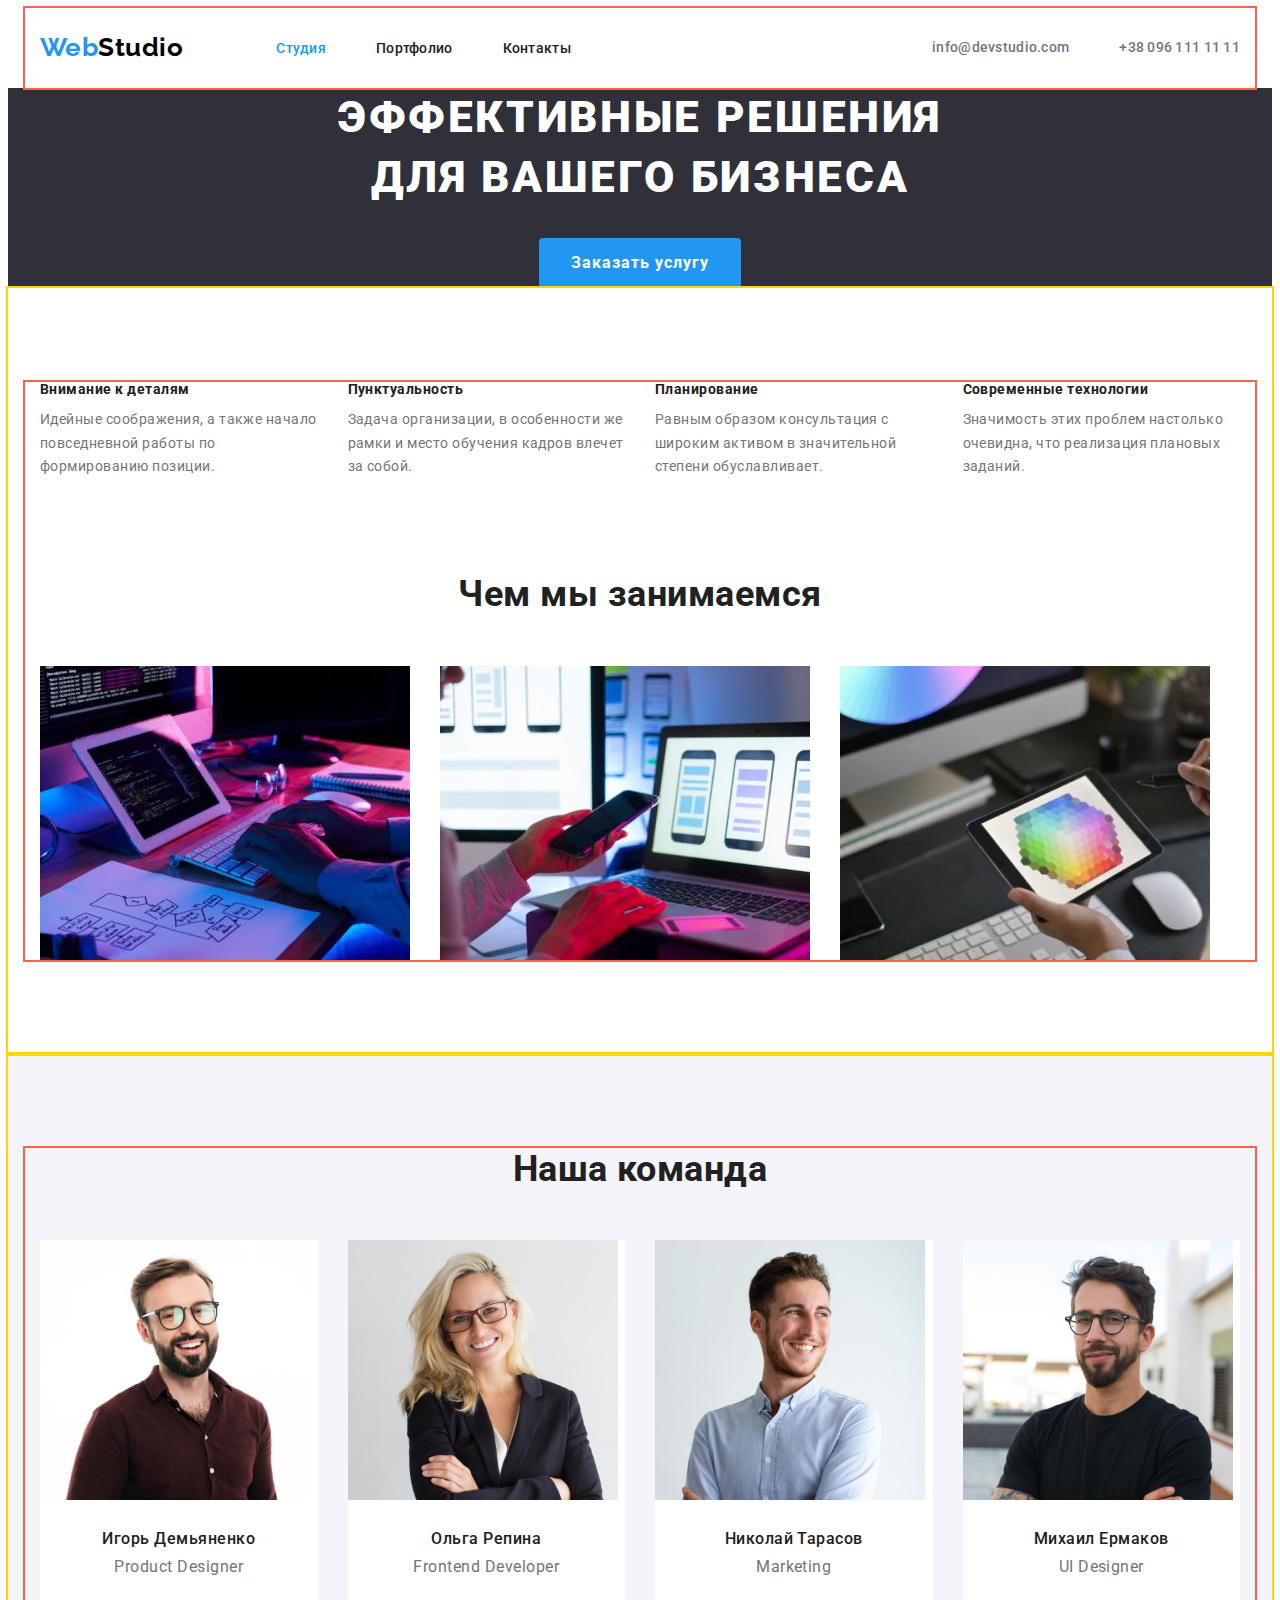
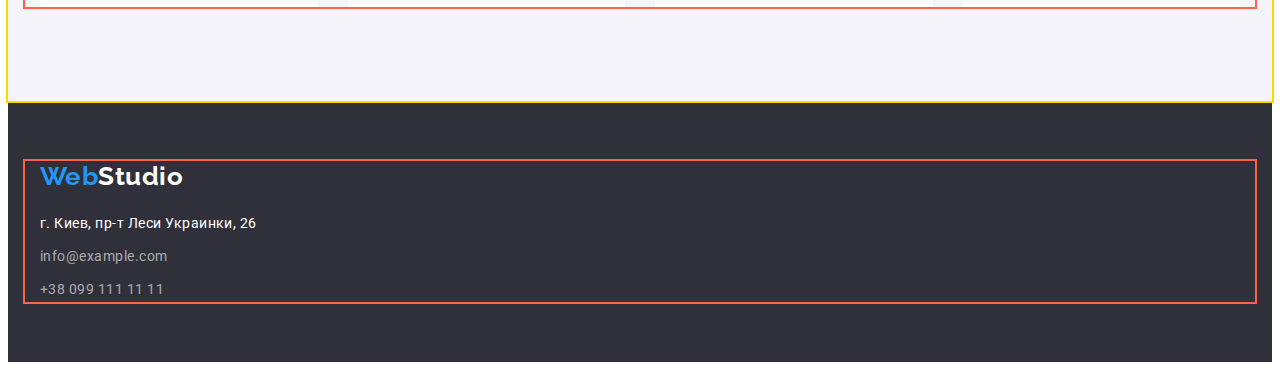
==== index.html @ df430bd6 "add flex to index" ====
<!DOCTYPE html>
<html lang="ru">

<head>
    <meta charset="UTF-8">
    <meta http-equiv="X-UA-Compatible" content="IE=edge">
    <meta name="viewport" content="width=device-width, initial-scale=1.0">
    <title>WebStudio</title>
    <link rel="preconnect" href="https://fonts.gstatic.com">
    <link href="https://fonts.googleapis.com/css2?family=Raleway:wght@700&family=Roboto:wght@400;500;700;900&display=swap"
          rel="stylesheet">
    <link rel="stylesheet" href="https://cdnjs.cloudflare.com/ajax/libs/modern-normalize/1.0.0/modern-normalize.min.css"
          integrity="sha512-ISS7cAi1PEhQ8jnbJpJZMd29NlhNj4AWYyLOSp2CE/CsHxTCu+r+t0D2yoJudVrd0/8fTVPUVDzY5Tvli75u/g=="
          crossorigin="anonymous" referrerpolicy="no-referrer" />
    <link rel="stylesheet" href="./css/style.css">
</head>

<body>
    <!--Шапка сайта-->
    <header>
      <div class="conteiner nav">
        <a class="logo" href="/">Web<span class="logo-header">Studio</span></a>
        <!--Навигация по сайту-->
        <nav class="navigation">
          <ul class="navigation-list pointkiller">
            <li class="item"><a href="" class="navigation-link active-page">Студия</a></li>
            <li class="item"><a href="./portfolio.html" class="navigation-link">Портфолио</a></li>
            <li class="item"><a href="" class="navigation-link">Контакты</a></li>
          </ul>
        </nav>
        <ul class="contacts pointkiller">
          <li class="item"><a href="mailto:info@devstudio.com" class="contacts-link">info@devstudio.com</a></li>
          <li class="item"><a href="tel:+380961111111" class="contacts-link">+38 096 111 11 11</a></li>
        </ul>
      </div>
    </header>
    <!--Контент-->
    <main>
        <!--Секция Герой-->
        <section class="hero">
          <h1 class="hero-title">Эффективные решения <br> для вашего бизнеса</h1>
          <button class="hero-button" type="button">Заказать услугу</button>
        </section>
        <!--Секция Преимущества-->
        <section class="section">
            <!-- <h2>Наши преимущества</h2> -->
            <!--заголовок h2 скрыть-->
          <div class="conteiner">
            <ul class="feature pointkiller">
              <li class="item">
                <h3 class="feature-title">Внимание к деталям</h3>
                <p class="feature-description">Идейные соображения, а также начало повседневной работы по формированию позиции.</p>
              </li>
              <li class="item">
                <h3 class="feature-title">Пунктуальность</h3>
                <p class="feature-description">Задача организации, в особенности же рамки и место обучения кадров влечет за собой.</p>
              </li>
              <li class="item">
                <h3 class="feature-title">Планирование</h3>
                <p class="feature-description">Равным образом консультация с широким активом в значительной степени обуславливает.</p>
              </li>
              <li class="item">
                <h3 class="feature-title">Современные технологии</h3>
                <p class="feature-description">Значимость этих проблем настолько очевидна, что реализация плановых заданий.</p>
              </li>
            </ul>
        <!--Секция Чем мы занимаемся-->
            <h2 class="section-title">Чем мы занимаемся</h2>
            <ul class="work pointkiller">
              <li class="item">
                <a href="" class="work-link">
                <img class="work-img" src="./images/box1.jpg" alt="Изображение ноутбука с макетами"
                width="370" height="294"></a>
              </li>
              <li class="item">
                <a href="" class="work-link">
                <img class="work-img"  src="./images/box2.jpg" alt="Изображение ноутбука с макетами"
                width="370" height="294"></a>
              </li>
              <li class="item">
                <a href="" class="work-link">
                <img  class="work-img" src="./images/box3.jpg" alt="Изображение планшета с цветовой диаграммой"
                width="370" height="294"></a>
              </li>
            </ul>
          </div>
        </section>
        <!--Секция Наша команда-->
        <section class="section secondary">
          <div class="conteiner">
            <h2 class="section-title">Наша команда</h2>
            <ul class="team pointkiller">
                <li class="card">
                    <a href="" class="team-link">
                        <img class="team-img" src="./images/tm1.jpg" alt="Фото Игоря Демьяненко" width="270" height="260">
                        <h3 class="team-title">Игорь Демьяненко</h3>
                        <p class="team-description">Product Designer</p>
                    </a>
                </li>
                <li class="card">
                    <a href="" class="team-link">
                        <img class="team-img" src="./images/tm2.jpg" alt="Фото Ольги Репиной" width="270" height="260">
                        <h3 class="team-title">Ольга Репина</h3>
                        <p class="team-description">Frontend Developer</p>
                    </a>
                </li>
                <li class="card">
                    <a href="" class="team-link">
                        <img class="team-img" src="./images/tm3.jpg" alt="Фото Николая Тарасова" width="270" height="260">
                        <h3 class="team-title">Николай Тарасов</h3>
                        <p class="team-description">Marketing</p>
                    </a>
                </li>
                <li class="card">
                    <a href="" class="team-link">
                        <img class="team-img" src="./images/tm4.jpg" alt="Фото Михаила Ермакова" width="270" height="260">
                        <h3 class="team-title">Михаил Ермаков</h3>
                        <p class="team-description">UI Designer</p>
                    </a>
                </li>
            </ul>
          </div>
        </section>
    </main>
    <!--Подвал-->
    <footer class="footer">
      <div class="conteiner">
        <a class="logo bottom pointkiller" href="/">Web<span class="logo-footer">Studio</span></a>
        <address class="address">
            <p class="address-text">г. Киев, пр-т Леси Украинки, 26</p>
            <ul class="address-list pointkiller">
                <li><a href="mailto:info@example.com" class="address-link">info@example.com</a></li>
                <li><a href="tel:+380991111111" class="address-link">+38 099 111 11 11</a></li>
            </ul>
        </address>
      </div>
    </footer>
</body>
</html>
---- css/style.css ----
:root {
  --primary-text-color: #757575;
  --secondary-text-color: #212121;
  --accent-text-color: #2196f3;
  --link-text-color: rgba(255, 255, 255, 0.6);
  --black-text-color: #000000;
  --white-text-color: #ffffff;
  --bg-section-color: #f5f4fa;

  --bg-button-color: #f5f4fa;
  --active-bg-button-color: #2196f3;
}

body {
  background-color: var(--white-text-color);
  color: var(--primary-text-color);
  font-family: Roboto, sans-serif;
  letter-spacing: 0.03em;
}
.pointkiller {
  list-style: none;
  margin: 0;
  padding: 0;
}
.conteiner {
  width: 1200px;
  margin-left: auto;
  margin-right: auto;
  padding-left: 15px;
  padding-right: 15px;
  outline: 2px solid tomato;
}
/*ШАПКА*/
/*стилизация логотипа*/
.conteiner.nav {
  display: flex;
  align-items: center;
}
.logo {
  font-family: Raleway, sans-serif;
  font-weight: 700;
  font-size: 26px;
  line-height: 1.2;
  letter-spacing: inherit;
  color: var(--accent-text-color);
  text-decoration: none;
}
.logo-header {
  color: var(--black-text-color);
}
.logo-footer {
  color: var(--white-text-color);
}
/*стилизация меню навигации*/
.navigation-list {
  display: flex;
  margin-left: 93px;
}
.navigation-list .item {
  padding-top: 32px;
  padding-bottom: 32px;
}
.navigation-list .item:not(:last-child) {
  margin-right: 50px;
}
.navigation-link {
  display: block;

  font-weight: 500;
  font-size: 14px;
  line-height: 1.143;
  letter-spacing: 0.02em;
  color: var(--secondary-text-color);
}
.navigation-link.active-page {
  color: var(--accent-text-color);
}
.navigation-link {
  text-decoration: none;
}
.navigation-link:hover,
.navigation-link:focus {
  color: var(--accent-text-color);
}
/*стилизация контактных ссылок*/
.contacts {
  display: flex;
  margin-left: auto;

  font-weight: 500;
  font-size: 14px;
  line-height: 1.14;
  letter-spacing: 0.02em;
  color: var(--primary-text-color);
}
.contacts .item {
  padding-top: 32px;
  padding-bottom: 32px;
}
.contacts .item:not(:last-child) {
  margin-right: 50px;
}
.contacts-link {
  display: block;

  color: inherit;
  text-decoration: none;
}
.contacts-link:hover,
.contacts-link:focus {
  color: var(--accent-text-color);
}
/*ШАПКА*/

/*СЕКЦИИ ОСНОВНОГО КОНТЕНТА*/
/* секция-герой */
.hero {
  /*временно для видимости белого текста*/
  text-align: center;
  background-color: #2f303a;
}
.hero-title {
  margin-top: 0;
  margin-bottom: 30px;

  font-weight: 900;
  font-size: 44px;
  line-height: 1.36;
  letter-spacing: 0.06em;
  text-transform: uppercase;
  color: var(--white-text-color);
}
.hero-button {
  padding: 10px 32px;
  border-radius: 4px;
  border-width: 0;
  border-color: transparent;
  height: 50px;
  min-width: 200px;
  text-align: center;

  font-family: inherit;
  font-weight: 700;
  font-size: 16px;
  line-height: 1.87;
  letter-spacing: 0.06em;
  cursor: pointer;
  background-color: var(--active-bg-button-color);
  color: var(--white-text-color);
}
/* секции основных разделов */
.section {
  padding-top: 94px;
  padding-bottom: 94px;
  color: var(--primary-text-color);
  outline: 2px solid gold;
}
.section-title {
  margin-top: 0;
  margin-bottom: 50px;
  text-align: center;

  font-size: 36px;
  line-height: 1.17;
  color: var(--secondary-text-color);
}
/*преимущества*/
.feature {
  display: flex;

  margin-bottom: 94px;
  color: var(--primary-text-color);
  font-size: 14px;
  line-height: 1.71;
}
.feature .item {
  width: calc((100% - 90px) / 4);
}
.feature .item:not(:last-child) {
  margin-right: 30px;
}
.feature-title {
  margin-top: 0;
  margin-bottom: 10px;

  font-size: 14px;
  line-height: 1.14;
  color: var(--secondary-text-color);
}
.feature-description {
  margin: 0;
}
/*Чем мы занимаемся*/
.work {
  display: flex;
}
.work .title {
  width: calc((100% - 60px) / 3);
}
.work .item:not(:last-child) {
  margin-right: 30px;
}
.work-img {
  display: block;
}
/*Наша команда*/
.secondary {
  background-color: var(--bg-section-color);
}
.team {
  display: flex;
}
.card {
  width: calc((100% - 90px) / 4);

  background-color: #ffffff;
}
.card:not(:last-child) {
  margin-right: 30px;
}
.team-link {
  text-decoration: none;
}
.team-title {
  margin-top: 0;
  margin-bottom: 10px;

  text-align: center;
  font-weight: 500;
  font-size: 16px;
  line-height: 1.17;
  color: var(--secondary-text-color);
}
.team-title:hover,
.team-title:focus {
  color: var(--accent-text-color);
}
.team-description {
  margin-top: 0;
  margin-bottom: 30px;

  text-align: center;
  font-size: 16px;
  line-height: 1.17;
  color: var(--primary-text-color);
}
.team-description:hover,
.team-description:focus {
  color: var(--accent-text-color);
}
.team-img {
  display: block;
  margin-bottom: 30px;
}
/*СЕКЦИИ ОСНОВНОГО КОНТЕНТА*/

/*Футер*/
.footer {
  padding-top: 60px;
  padding-bottom: 60px;
  /*временно для видимости белого текста*/
  background-color: #2f303a;
}
.logo.bottom {
  display: inline-block;
  margin-bottom: 20px;
}

.address-text {
  margin-top: 0;
  margin-bottom: 9px;

  font-style: normal;
  font-size: 14px;
  line-height: 1.71;
  color: var(--white-text-color);
}
.address-list li:not(:last-child) {
  margin-bottom: 9px;
}
.address-link {
  font-style: normal;
  font-size: 14px;
  line-height: 1.71;
  color: var(--link-text-color);
  text-decoration: none;
}
.address-link:hover,
.address-link:focus {
  color: var(--accent-text-color);
}
/*Футер*/

/*-----------------------------------------------*/
/*СТРАНИЦА ПОРТФОЛИО*/
/* кнопки навигации */
.button {
  padding: 6px 22px;
  border-radius: 4px;
  border-width: 0;
  border-color: transparent;

  font-family: inherit;
  font-weight: 500;
  font-size: 16px;
  line-height: 1.62;
  letter-spacing: inherit;
  background-color: var(--bg-button-color);
  color: var(--secondary-text-color);
}
.button:hover,
.button:focus {
  cursor: pointer;
  background-color: var(--active-bg-button-color);
  color: var(--white-text-color);
}
.filter-list {
  padding-bottom: 50px;
}
/* секция работ */
.examples-link {
  text-decoration: none;
}
.examples-img {
  display: block;
  margin-bottom: 20px;
}
.examples-title {
  margin-top: 0;
  margin-bottom: 4px;

  font-size: 18px;
  line-height: 2;
  letter-spacing: 0.06em;
  color: var(--secondary-text-color);
}
.examples-description {
  margin-top: 0;
  margin-bottom: 0;

  font-size: 16px;
  line-height: 1.87;
  color: var(--primary-text-color);
}
.examples-title:hover,
.examples-title:focus {
  color: var(--accent-text-color);
}
.examples-description:hover,
.examples-description:focus {
  color: var(--accent-text-color);
}
/*СТРАНИЦА ПОРТФОЛИО*/
/*-----------------------------------------------*/
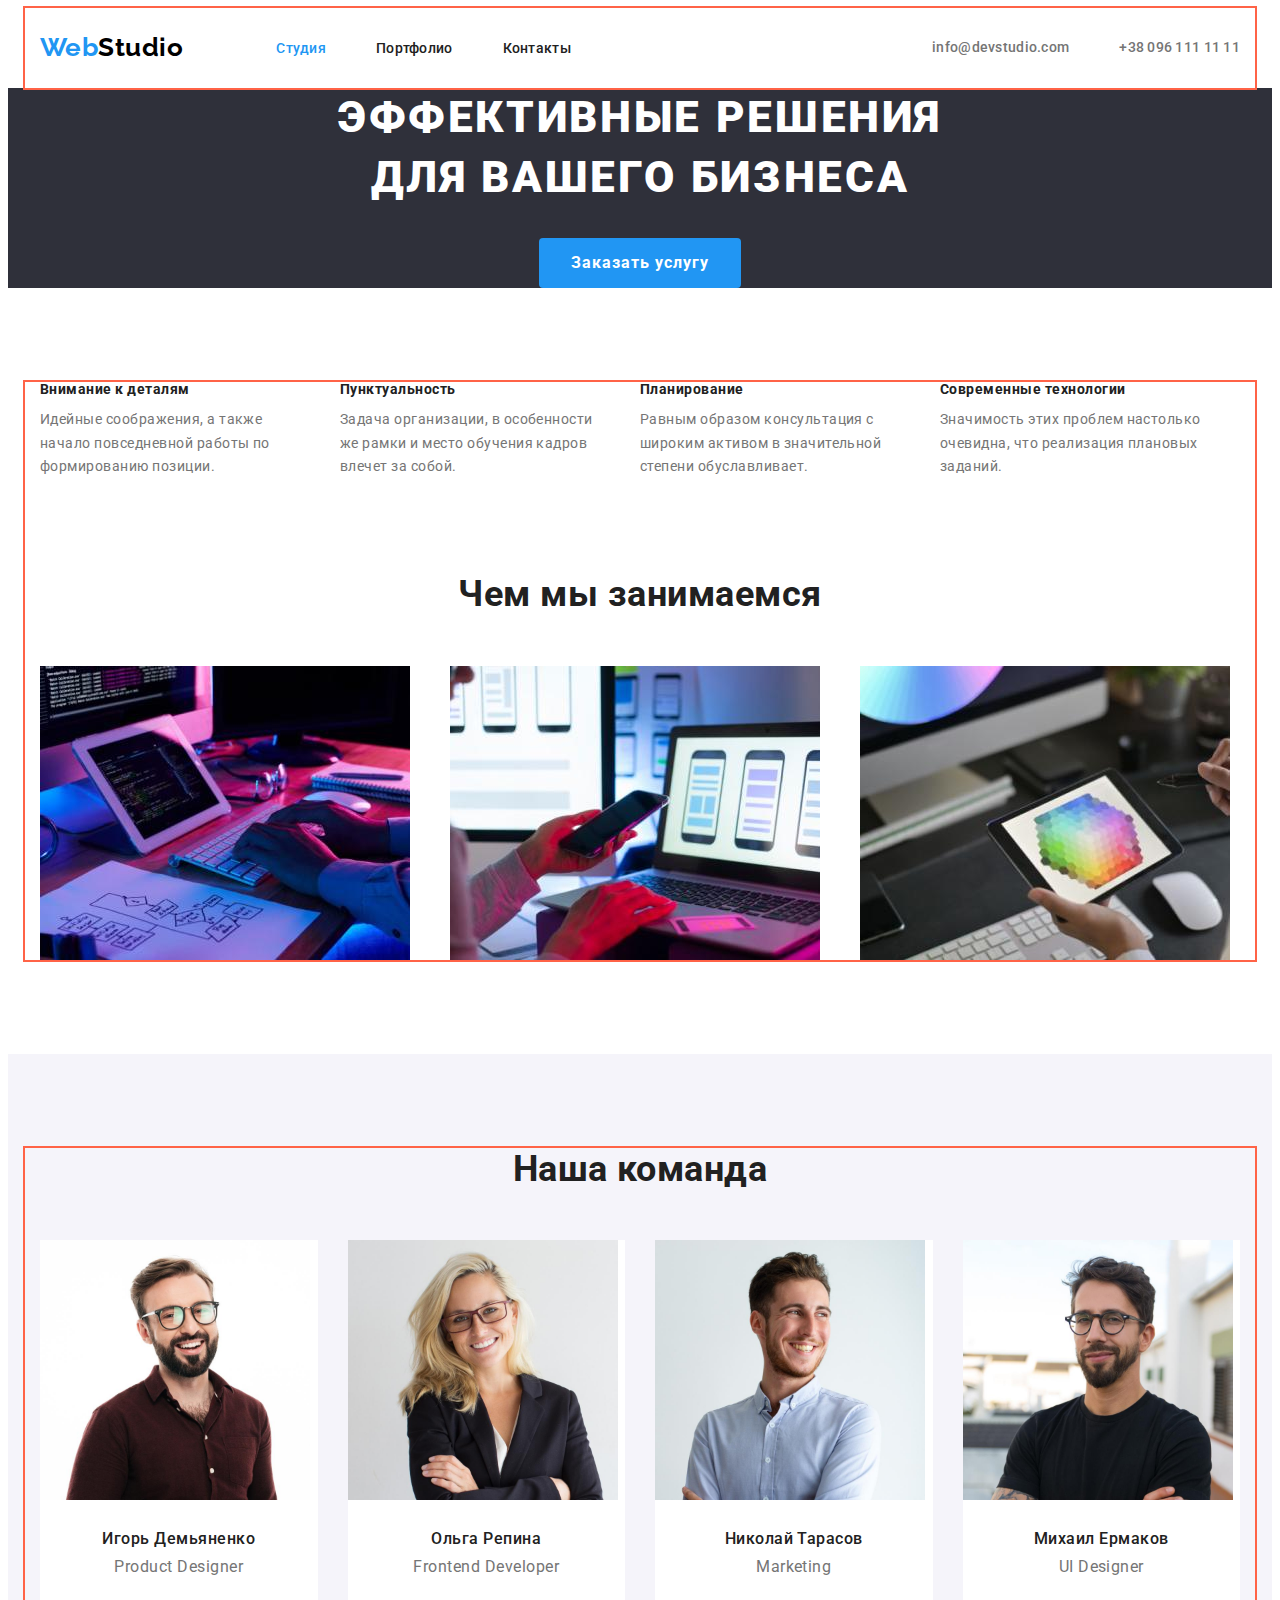
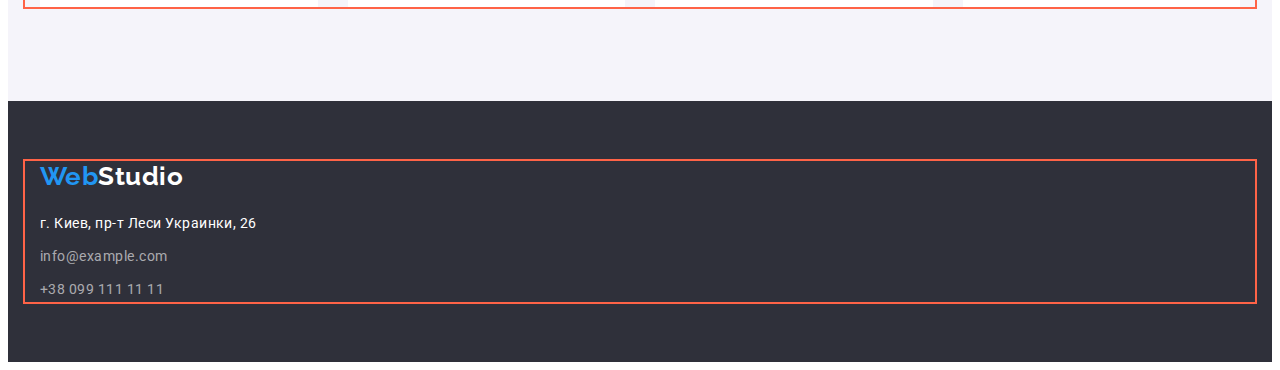
==== commit fbe8b728: "fix flax in portfolio and index" ====
--- a/index.html
+++ b/index.html
@@ -1,7 +1,7 @@
 <!DOCTYPE html>
 <html lang="ru">
 
-<head>
+<head class="hearde">
     <meta charset="UTF-8">
     <meta http-equiv="X-UA-Compatible" content="IE=edge">
     <meta name="viewport" content="width=device-width, initial-scale=1.0">
@@ -90,33 +90,41 @@
           <div class="conteiner">
             <h2 class="section-title">Наша команда</h2>
             <ul class="team pointkiller">
+              <li class="card">
+                <a href="" class="team-link">
+                  <img class="team-img" src="./images/tm1.jpg" alt="Фото Игоря Демьяненко" width="270" height="260">
+                  <div class="team-box">
+                    <h3 class="team-title">Игорь Демьяненко</h3>
+                    <p class="team-description">Product Designer</p>
+                  </div>
+                </a>
+              </li>
                 <li class="card">
-                    <a href="" class="team-link">
-                        <img class="team-img" src="./images/tm1.jpg" alt="Фото Игоря Демьяненко" width="270" height="260">
-                        <h3 class="team-title">Игорь Демьяненко</h3>
-                        <p class="team-description">Product Designer</p>
-                    </a>
+                  <a href="" class="team-link">
+                    <img class="team-img" src="./images/tm2.jpg" alt="Фото Ольги Репиной" width="270" height="260">
+                    <div class="team-box">
+                      <h3 class="team-title">Ольга Репина</h3>
+                      <p class="team-description">Frontend Developer</p>
+                    </div>
+                  </a>
                 </li>
                 <li class="card">
-                    <a href="" class="team-link">
-                        <img class="team-img" src="./images/tm2.jpg" alt="Фото Ольги Репиной" width="270" height="260">
-                        <h3 class="team-title">Ольга Репина</h3>
-                        <p class="team-description">Frontend Developer</p>
-                    </a>
+                  <a href="" class="team-link">
+                    <img class="team-img" src="./images/tm3.jpg" alt="Фото Николая Тарасова" width="270" height="260">
+                    <div class="team-box">
+                      <h3 class="team-title">Николай Тарасов</h3>
+                      <p class="team-description">Marketing</p>
+                    </div>
+                  </a>
                 </li>
                 <li class="card">
-                    <a href="" class="team-link">
-                        <img class="team-img" src="./images/tm3.jpg" alt="Фото Николая Тарасова" width="270" height="260">
-                        <h3 class="team-title">Николай Тарасов</h3>
-                        <p class="team-description">Marketing</p>
-                    </a>
-                </li>
-                <li class="card">
-                    <a href="" class="team-link">
-                        <img class="team-img" src="./images/tm4.jpg" alt="Фото Михаила Ермакова" width="270" height="260">
-                        <h3 class="team-title">Михаил Ермаков</h3>
-                        <p class="team-description">UI Designer</p>
-                    </a>
+                  <a href="" class="team-link">
+                    <img class="team-img" src="./images/tm4.jpg" alt="Фото Михаила Ермакова" width="270" height="260">
+                    <div class="team-box">
+                      <h3 class="team-title">Михаил Ермаков</h3>
+                      <p class="team-description">UI Designer</p>
+                    </div>
+                  </a>
                 </li>
             </ul>
           </div>
--- a/css/style.css
+++ b/css/style.css
@@ -32,6 +32,9 @@
 }
 /*ШАПКА*/
 /*стилизация логотипа*/
+.header {
+  border-bottom: 1px solid #ececec;
+}
 .conteiner.nav {
   display: flex;
   align-items: center;
@@ -153,7 +156,6 @@
   padding-top: 94px;
   padding-bottom: 94px;
   color: var(--primary-text-color);
-  outline: 2px solid gold;
 }
 .section-title {
   margin-top: 0;
@@ -174,7 +176,7 @@
   line-height: 1.71;
 }
 .feature .item {
-  width: calc((100% - 90px) / 4);
+  flex-basis: 270px;
 }
 .feature .item:not(:last-child) {
   margin-right: 30px;
@@ -194,8 +196,8 @@
 .work {
   display: flex;
 }
-.work .title {
-  width: calc((100% - 60px) / 3);
+.work .item {
+  width: calc((100% - 30px * 2) / 3);
 }
 .work .item:not(:last-child) {
   margin-right: 30px;
@@ -211,15 +213,21 @@
   display: flex;
 }
 .card {
-  width: calc((100% - 90px) / 4);
-
+  width: calc((100% - 30px * 3) / 4);
   background-color: #ffffff;
 }
 .card:not(:last-child) {
   margin-right: 30px;
 }
+
 .team-link {
   text-decoration: none;
+}
+.team-img {
+  display: block;
+}
+.team-box {
+  padding: 30px;
 }
 .team-title {
   margin-top: 0;
@@ -236,8 +244,7 @@
   color: var(--accent-text-color);
 }
 .team-description {
-  margin-top: 0;
-  margin-bottom: 30px;
+  margin: 0;
 
   text-align: center;
   font-size: 16px;
@@ -248,10 +255,7 @@
 .team-description:focus {
   color: var(--accent-text-color);
 }
-.team-img {
-  display: block;
-  margin-bottom: 30px;
-}
+
 /*СЕКЦИИ ОСНОВНОГО КОНТЕНТА*/
 
 /*Футер*/
@@ -315,15 +319,39 @@
   color: var(--white-text-color);
 }
 .filter-list {
-  padding-bottom: 50px;
+  display: flex;
+  justify-content: center;
+  margin-bottom: 50px;
+}
+.filter-list .item:not(:last-child) {
+  margin-right: 8px;
 }
 /* секция работ */
+.examples {
+  display: flex;
+  flex-wrap: wrap;
+}
+.examples .item {
+  width: calc((100% - 30px * 2) / 3);
+}
+.examples .item:not(:nth-child(3n)) {
+  margin-right: 30px;
+}
+.examples .item:not(:nth-last-child(-n + 3)) {
+  margin-bottom: 30px;
+}
+
 .examples-link {
   text-decoration: none;
 }
 .examples-img {
   display: block;
-  margin-bottom: 20px;
+}
+.examples-box {
+  padding: 20px;
+  border-bottom: 1px solid var(--bg-section-color);
+  border-left: 1px solid var(--bg-section-color);
+  border-right: 1px solid var(--bg-section-color);
 }
 .examples-title {
   margin-top: 0;
@@ -335,9 +363,7 @@
   color: var(--secondary-text-color);
 }
 .examples-description {
-  margin-top: 0;
-  margin-bottom: 0;
-
+  margin: 0;
   font-size: 16px;
   line-height: 1.87;
   color: var(--primary-text-color);
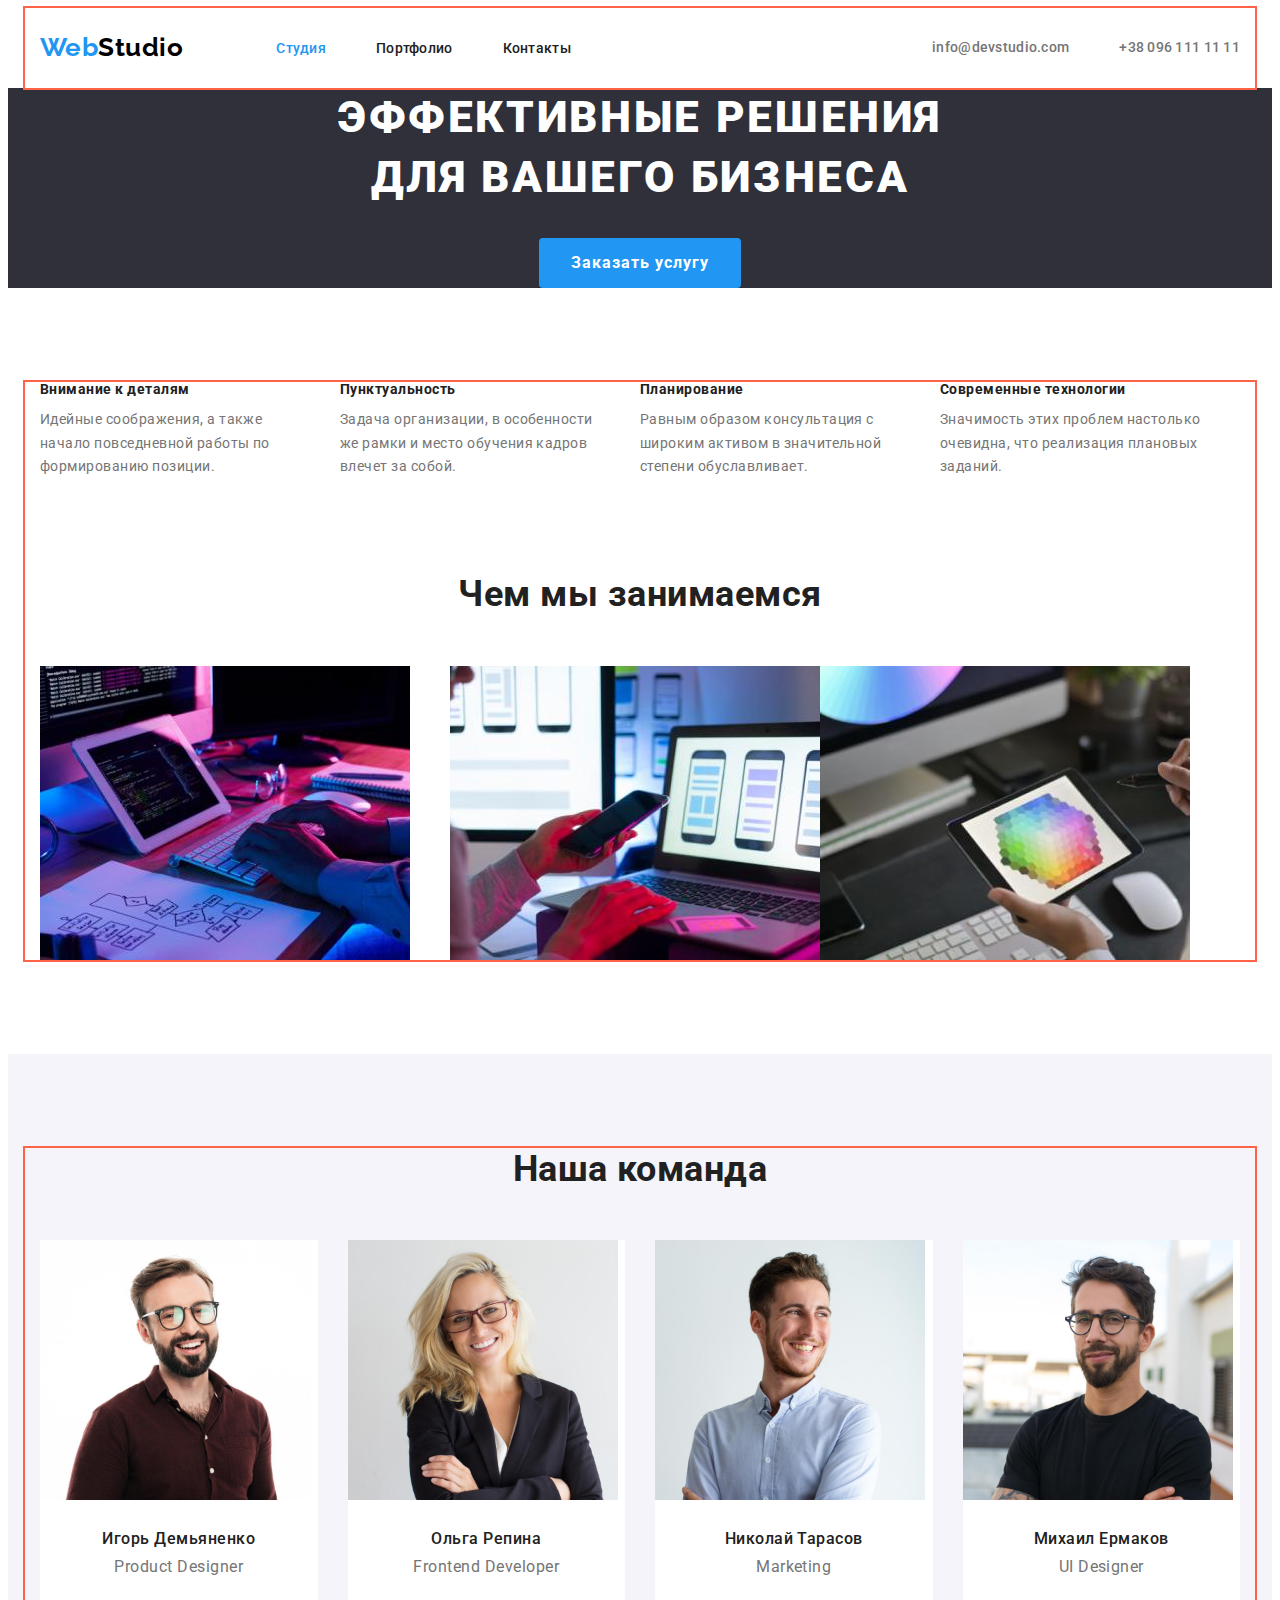
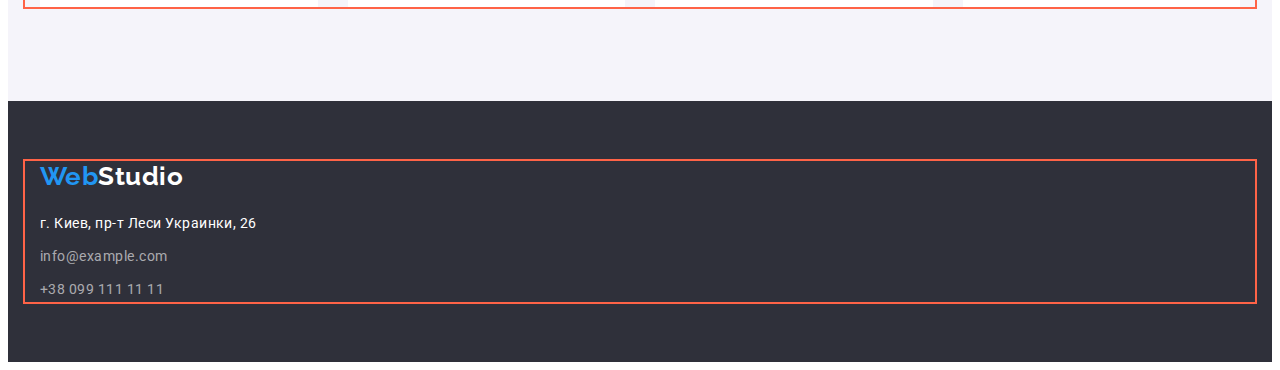
==== commit 66f8ca6f: "add flex-basis" ====
--- a/index.html
+++ b/index.html
@@ -72,7 +72,6 @@
                 <img class="work-img" src="./images/box1.jpg" alt="Изображение ноутбука с макетами"
                 width="370" height="294"></a>
               </li>
-              <li class="item">
                 <a href="" class="work-link">
                 <img class="work-img"  src="./images/box2.jpg" alt="Изображение ноутбука с макетами"
                 width="370" height="294"></a>
--- a/css/style.css
+++ b/css/style.css
@@ -197,7 +197,7 @@
   display: flex;
 }
 .work .item {
-  width: calc((100% - 30px * 2) / 3);
+  flex-basis: calc((100% - 30px * 2) / 3);
 }
 .work .item:not(:last-child) {
   margin-right: 30px;
@@ -213,7 +213,7 @@
   display: flex;
 }
 .card {
-  width: calc((100% - 30px * 3) / 4);
+  flex-basis: calc((100% - 30px * 3) / 4);
   background-color: #ffffff;
 }
 .card:not(:last-child) {
@@ -332,7 +332,7 @@
   flex-wrap: wrap;
 }
 .examples .item {
-  width: calc((100% - 30px * 2) / 3);
+  flex-basis: calc((100% - 30px * 2) / 3);
 }
 .examples .item:not(:nth-child(3n)) {
   margin-right: 30px;
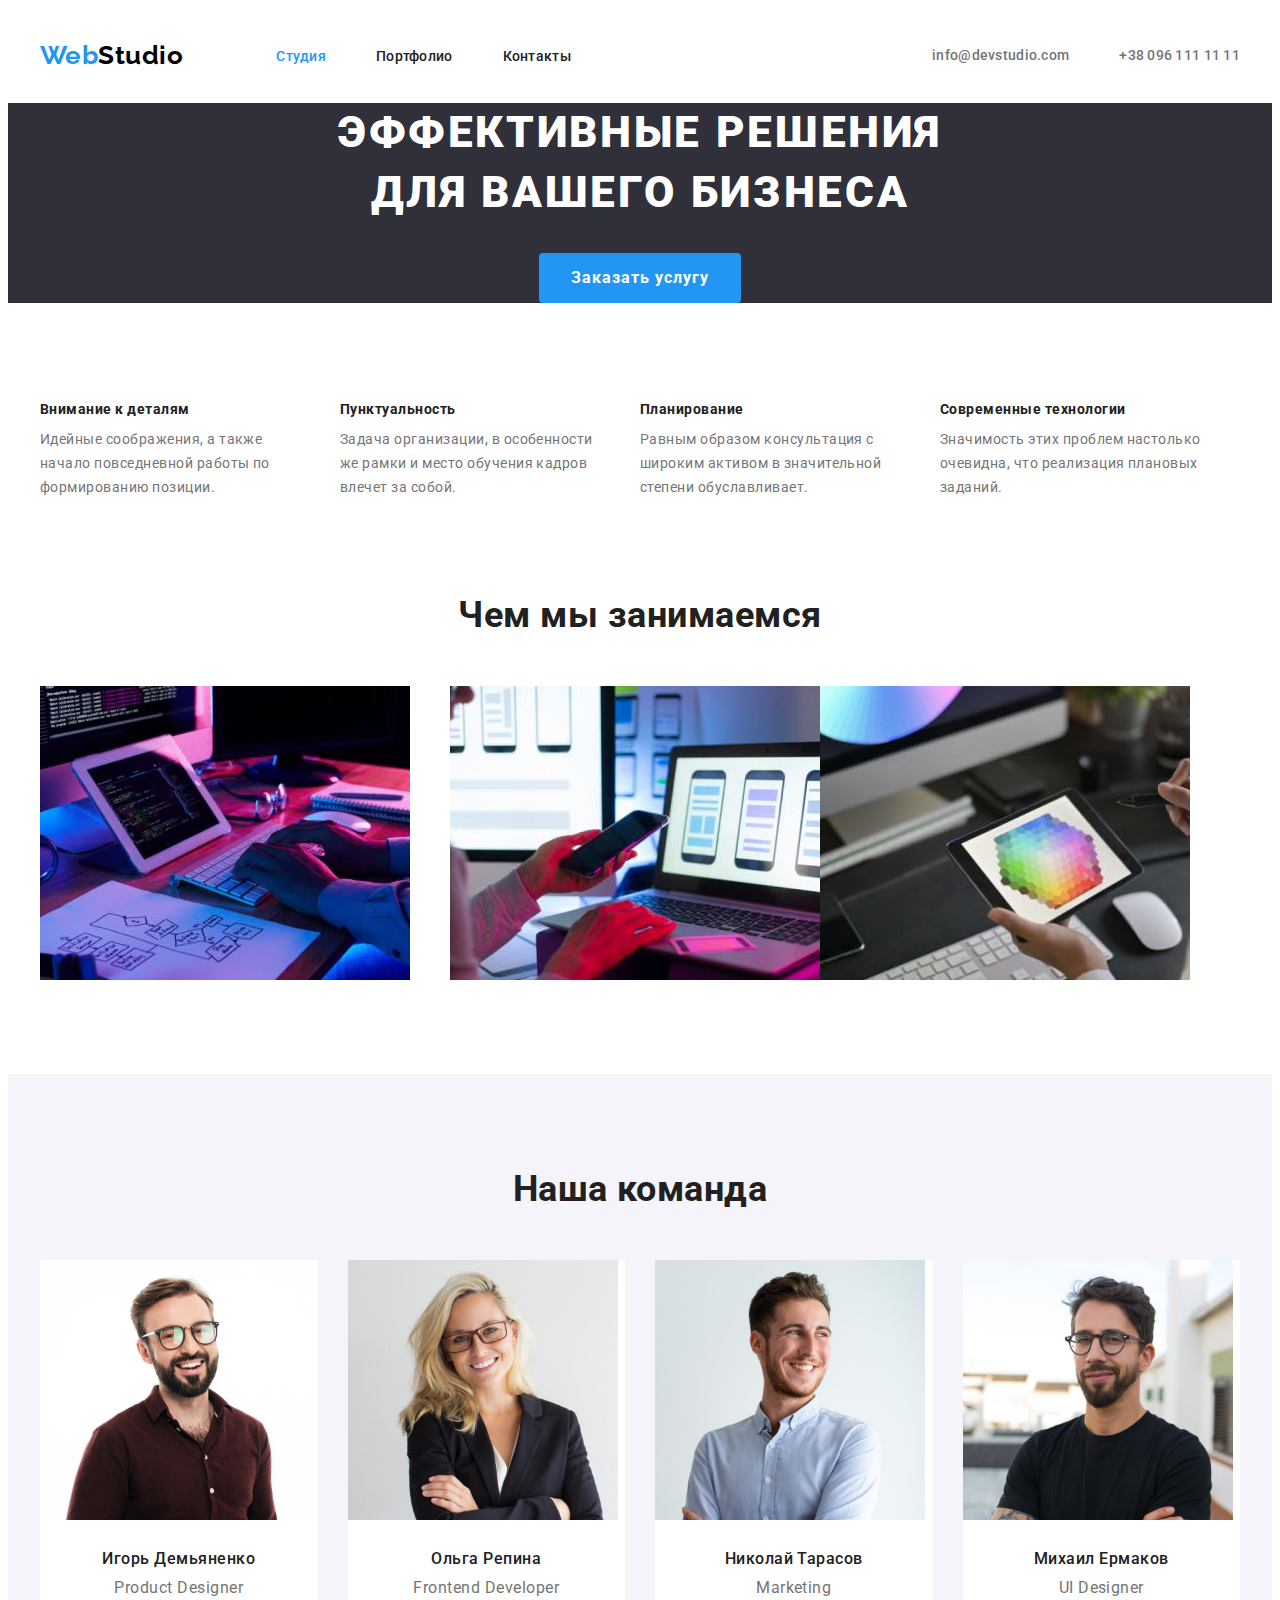
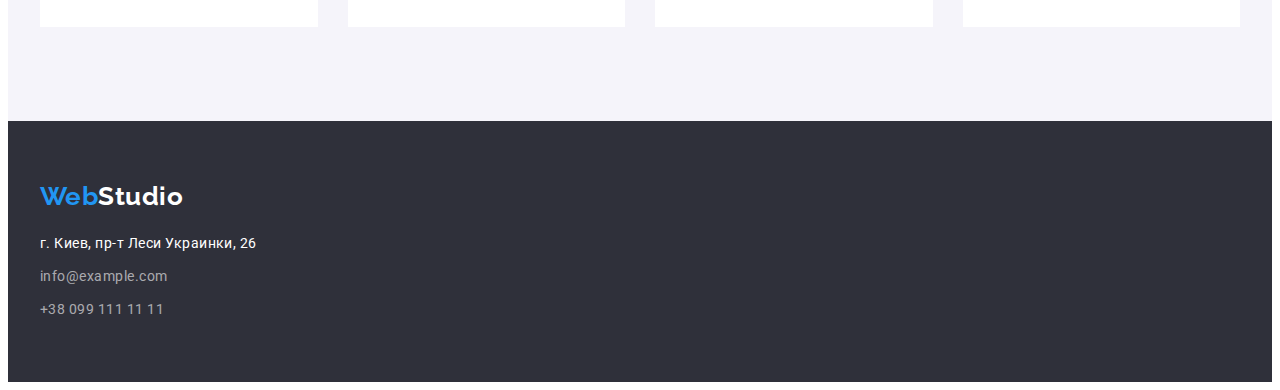
==== commit e119f00f: "fix hero button" ====
--- a/index.html
+++ b/index.html
@@ -45,7 +45,7 @@
         <section class="section">
             <!-- <h2>Наши преимущества</h2> -->
             <!--заголовок h2 скрыть-->
-          <div class="conteiner">
+          <div class="conteiner feature-block">
             <ul class="feature pointkiller">
               <li class="item">
                 <h3 class="feature-title">Внимание к деталям</h3>
--- a/css/style.css
+++ b/css/style.css
@@ -26,9 +26,12 @@
   width: 1200px;
   margin-left: auto;
   margin-right: auto;
+  padding-top: 94px;
+  padding-bottom: 94px;
   padding-left: 15px;
   padding-right: 15px;
-  outline: 2px solid tomato;
+
+  /* outline: 2px solid tomato; */
 }
 /*ШАПКА*/
 /*стилизация логотипа*/
@@ -38,6 +41,8 @@
 .conteiner.nav {
   display: flex;
   align-items: center;
+  padding-top: 32px;
+  padding-bottom: 32px;
 }
 .logo {
   font-family: Raleway, sans-serif;
@@ -59,10 +64,6 @@
   display: flex;
   margin-left: 93px;
 }
-.navigation-list .item {
-  padding-top: 32px;
-  padding-bottom: 32px;
-}
 .navigation-list .item:not(:last-child) {
   margin-right: 50px;
 }
@@ -95,10 +96,6 @@
   line-height: 1.14;
   letter-spacing: 0.02em;
   color: var(--primary-text-color);
-}
-.contacts .item {
-  padding-top: 32px;
-  padding-bottom: 32px;
 }
 .contacts .item:not(:last-child) {
   margin-right: 50px;
@@ -151,10 +148,12 @@
   background-color: var(--active-bg-button-color);
   color: var(--white-text-color);
 }
+.hero-button:hover,
+.hero-button:focus {
+  background-color: #188ce8;
+}
 /* секции основных разделов */
 .section {
-  padding-top: 94px;
-  padding-bottom: 94px;
   color: var(--primary-text-color);
 }
 .section-title {
@@ -174,6 +173,9 @@
   color: var(--primary-text-color);
   font-size: 14px;
   line-height: 1.71;
+}
+.conteiner.feature-block {
+  padding-top: 99px;
 }
 .feature .item {
   flex-basis: 270px;
@@ -258,44 +260,8 @@
 
 /*СЕКЦИИ ОСНОВНОГО КОНТЕНТА*/
 
-/*Футер*/
-.footer {
-  padding-top: 60px;
-  padding-bottom: 60px;
-  /*временно для видимости белого текста*/
-  background-color: #2f303a;
-}
-.logo.bottom {
-  display: inline-block;
-  margin-bottom: 20px;
-}
-
-.address-text {
-  margin-top: 0;
-  margin-bottom: 9px;
-
-  font-style: normal;
-  font-size: 14px;
-  line-height: 1.71;
-  color: var(--white-text-color);
-}
-.address-list li:not(:last-child) {
-  margin-bottom: 9px;
-}
-.address-link {
-  font-style: normal;
-  font-size: 14px;
-  line-height: 1.71;
-  color: var(--link-text-color);
-  text-decoration: none;
-}
-.address-link:hover,
-.address-link:focus {
-  color: var(--accent-text-color);
-}
-/*Футер*/
-
 /*-----------------------------------------------*/
+
 /*СТРАНИЦА ПОРТФОЛИО*/
 /* кнопки навигации */
 .button {
@@ -312,6 +278,9 @@
   background-color: var(--bg-button-color);
   color: var(--secondary-text-color);
 }
+.active-btn {
+  background-color: var(--active-bg-button-color);
+}
 .button:hover,
 .button:focus {
   cursor: pointer;
@@ -378,3 +347,41 @@
 }
 /*СТРАНИЦА ПОРТФОЛИО*/
 /*-----------------------------------------------*/
+/*Футер*/
+.footer {
+  /*временно для видимости белого текста*/
+  background-color: #2f303a;
+}
+.footer .conteiner {
+  padding-top: 60px;
+  padding-bottom: 60px;
+}
+.logo.bottom {
+  display: inline-block;
+  margin-bottom: 20px;
+}
+
+.address-text {
+  margin-top: 0;
+  margin-bottom: 9px;
+
+  font-style: normal;
+  font-size: 14px;
+  line-height: 1.71;
+  color: var(--white-text-color);
+}
+.address-list li:not(:last-child) {
+  margin-bottom: 9px;
+}
+.address-link {
+  font-style: normal;
+  font-size: 14px;
+  line-height: 1.71;
+  color: var(--link-text-color);
+  text-decoration: none;
+}
+.address-link:hover,
+.address-link:focus {
+  color: var(--accent-text-color);
+}
+/*Футер*/
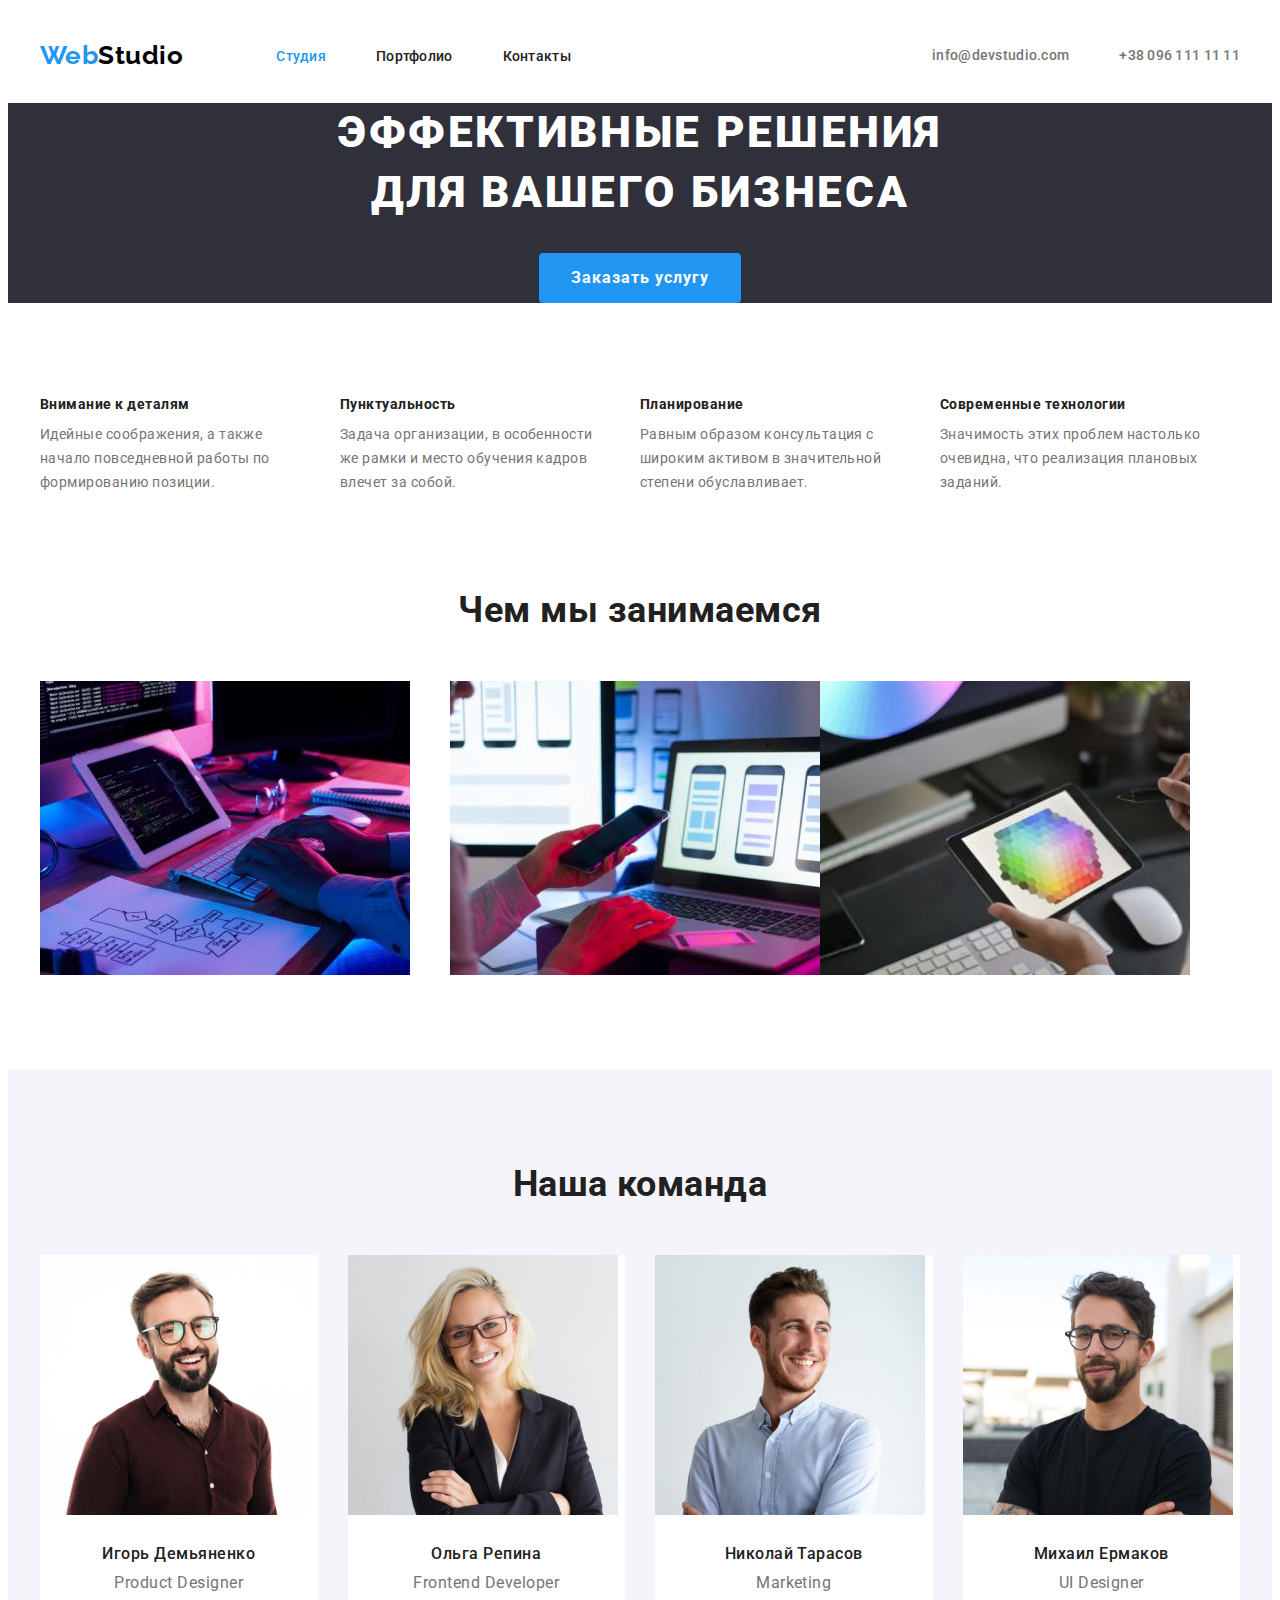
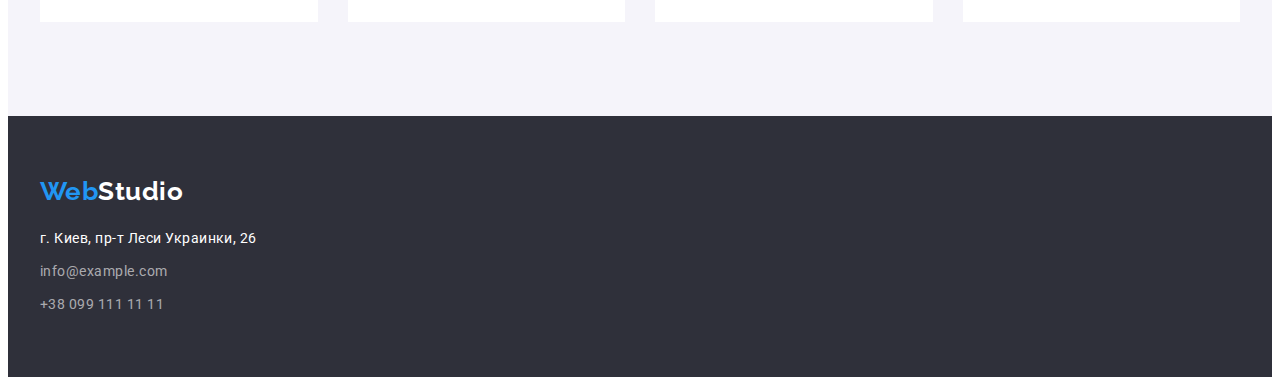
==== commit d33653ab: "fix logo link" ====
--- a/index.html
+++ b/index.html
@@ -19,7 +19,7 @@
     <!--Шапка сайта-->
     <header>
       <div class="conteiner nav">
-        <a class="logo" href="/">Web<span class="logo-header">Studio</span></a>
+        <a class="logo" href="./">Web<span class="logo-header">Studio</span></a>
         <!--Навигация по сайту-->
         <nav class="navigation">
           <ul class="navigation-list pointkiller">
@@ -45,7 +45,7 @@
         <section class="section">
             <!-- <h2>Наши преимущества</h2> -->
             <!--заголовок h2 скрыть-->
-          <div class="conteiner feature-block">
+          <div class="conteiner">
             <ul class="feature pointkiller">
               <li class="item">
                 <h3 class="feature-title">Внимание к деталям</h3>
--- a/css/style.css
+++ b/css/style.css
@@ -8,6 +8,7 @@
   --bg-section-color: #f5f4fa;
 
   --bg-button-color: #f5f4fa;
+  --bg-hero-button-color: #188ce8;
   --active-bg-button-color: #2196f3;
 }
 
@@ -150,7 +151,7 @@
 }
 .hero-button:hover,
 .hero-button:focus {
-  background-color: #188ce8;
+  background-color: var(--bg-hero-button-color);
 }
 /* секции основных разделов */
 .section {
@@ -173,9 +174,6 @@
   color: var(--primary-text-color);
   font-size: 14px;
   line-height: 1.71;
-}
-.conteiner.feature-block {
-  padding-top: 99px;
 }
 .feature .item {
   flex-basis: 270px;
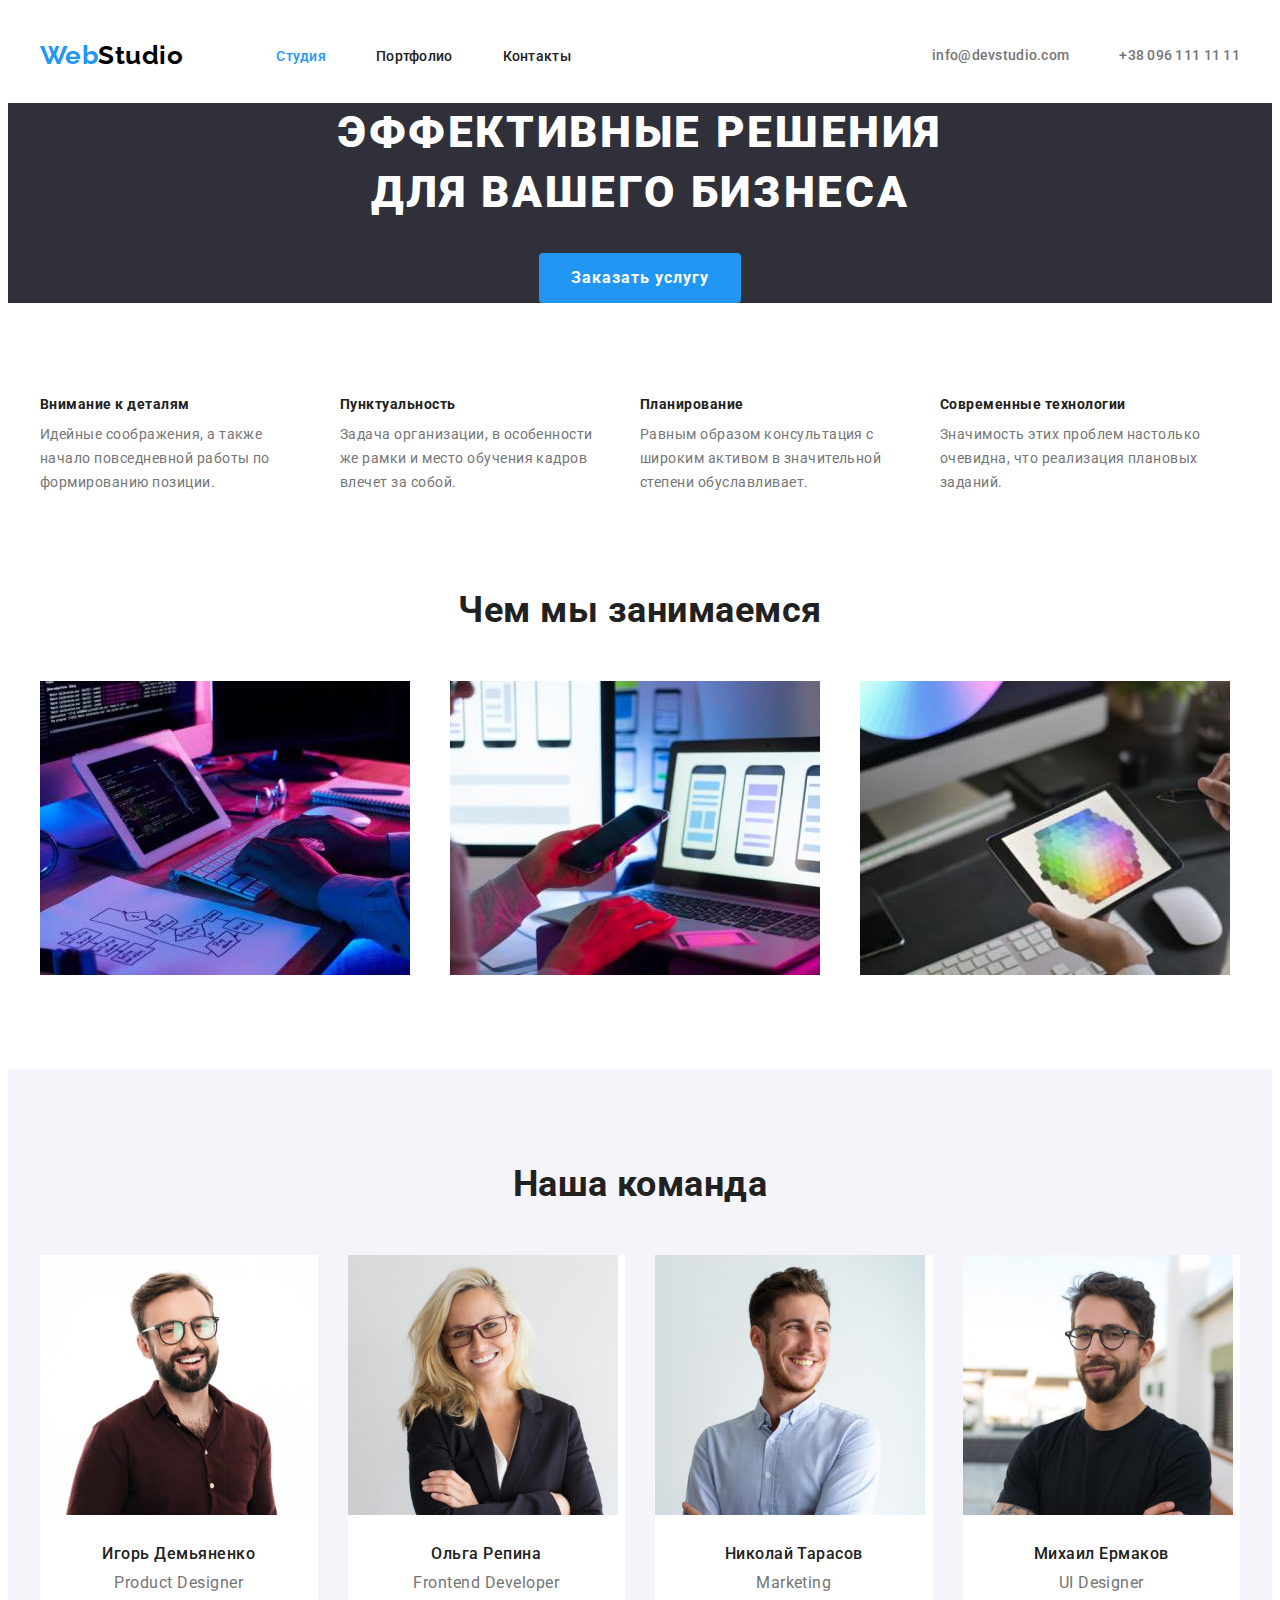
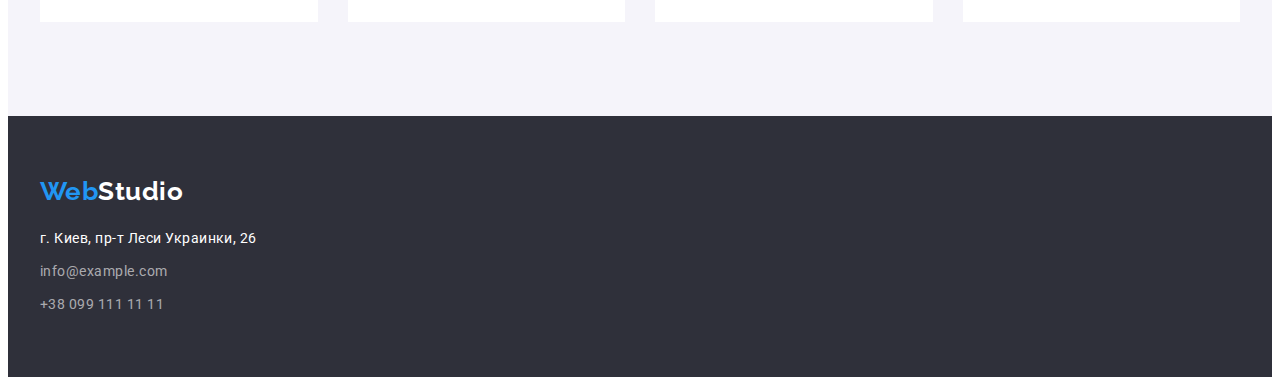
==== commit aa5abe7f: "hw-03 Final" ====
--- a/index.html
+++ b/index.html
@@ -19,7 +19,7 @@
     <!--Шапка сайта-->
     <header>
       <div class="conteiner nav">
-        <a class="logo" href="./">Web<span class="logo-header">Studio</span></a>
+        <a class="logo" href="./index.html">Web<span class="logo-header">Studio</span></a>
         <!--Навигация по сайту-->
         <nav class="navigation">
           <ul class="navigation-list pointkiller">
@@ -72,6 +72,7 @@
                 <img class="work-img" src="./images/box1.jpg" alt="Изображение ноутбука с макетами"
                 width="370" height="294"></a>
               </li>
+              <li class="item">
                 <a href="" class="work-link">
                 <img class="work-img"  src="./images/box2.jpg" alt="Изображение ноутбука с макетами"
                 width="370" height="294"></a>
@@ -132,7 +133,7 @@
     <!--Подвал-->
     <footer class="footer">
       <div class="conteiner">
-        <a class="logo bottom pointkiller" href="/">Web<span class="logo-footer">Studio</span></a>
+        <a class="logo bottom pointkiller" href="./index.html">Web<span class="logo-footer">Studio</span></a>
         <address class="address">
             <p class="address-text">г. Киев, пр-т Леси Украинки, 26</p>
             <ul class="address-list pointkiller">
--- a/css/style.css
+++ b/css/style.css
@@ -273,7 +273,7 @@
   font-size: 16px;
   line-height: 1.62;
   letter-spacing: inherit;
-  background-color: var(--bg-button-color);
+  background-color: var(--bg-section-color);
   color: var(--secondary-text-color);
 }
 .active-btn {
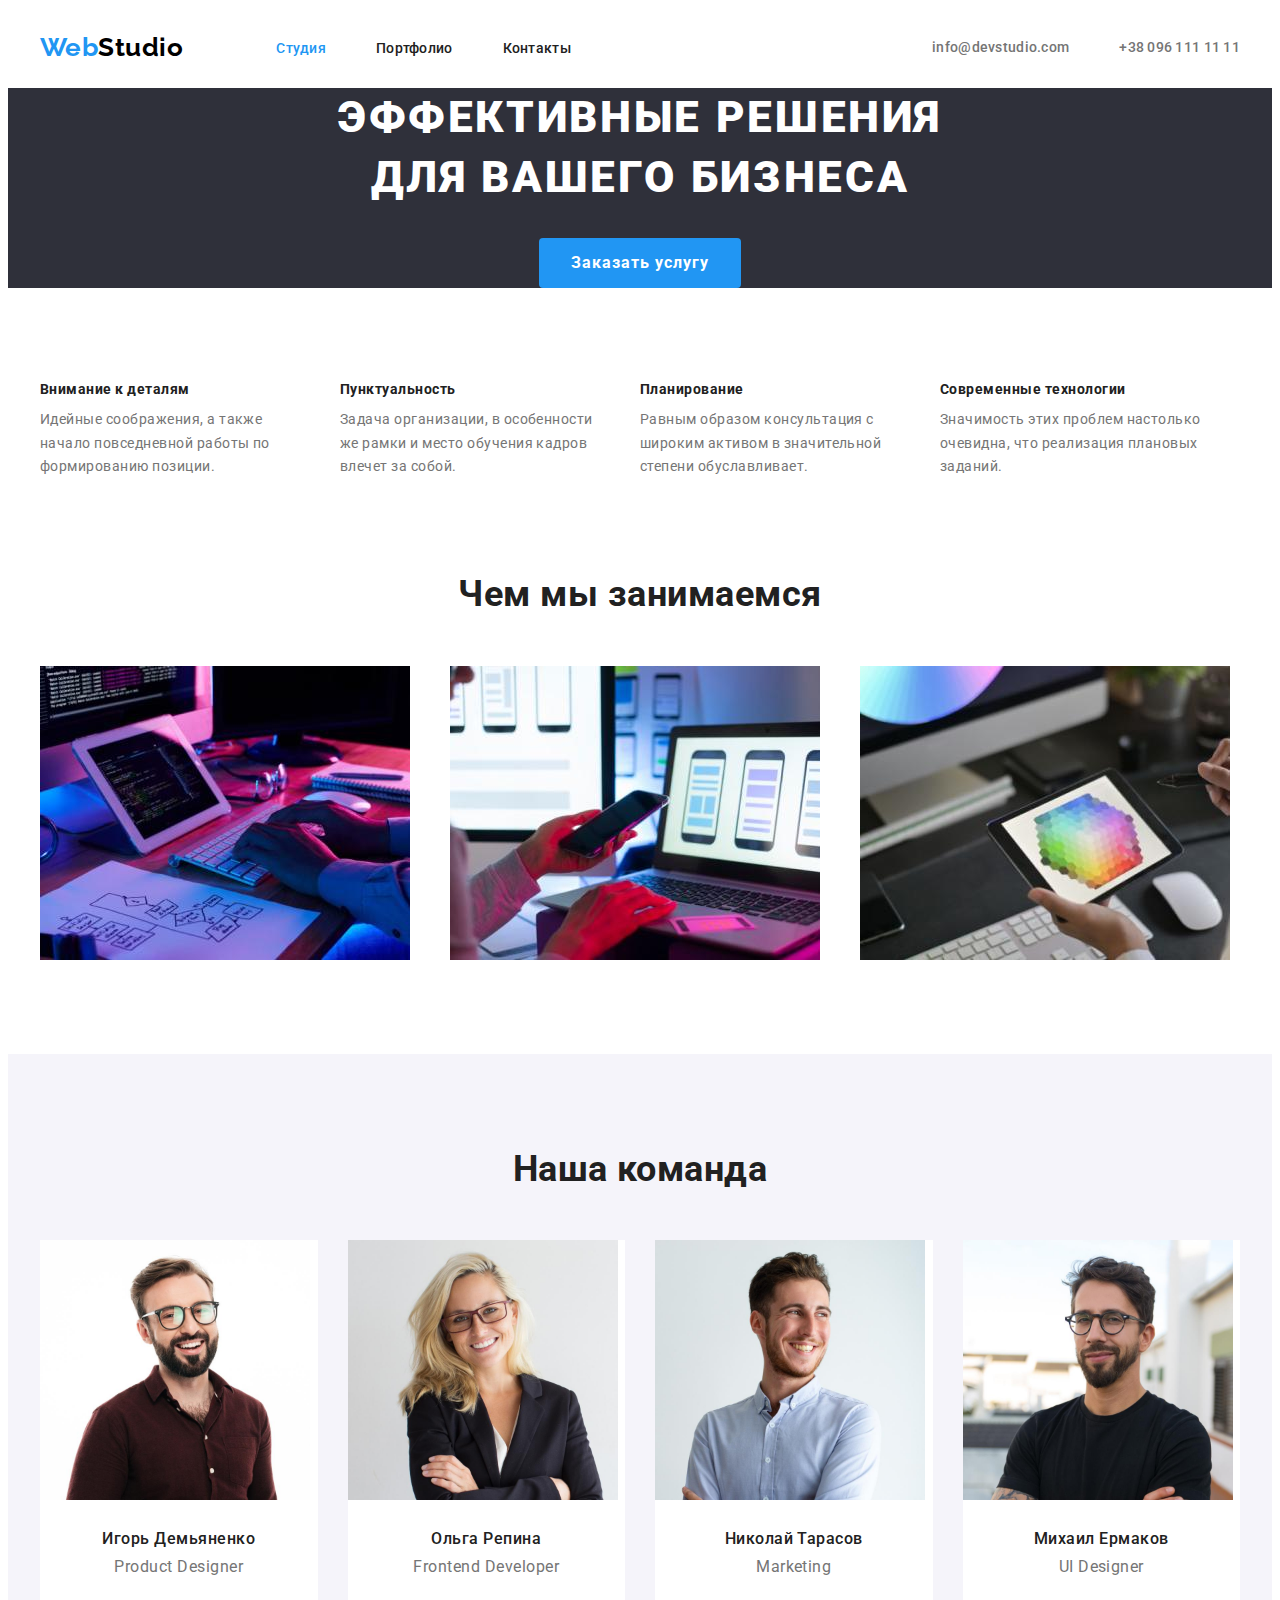
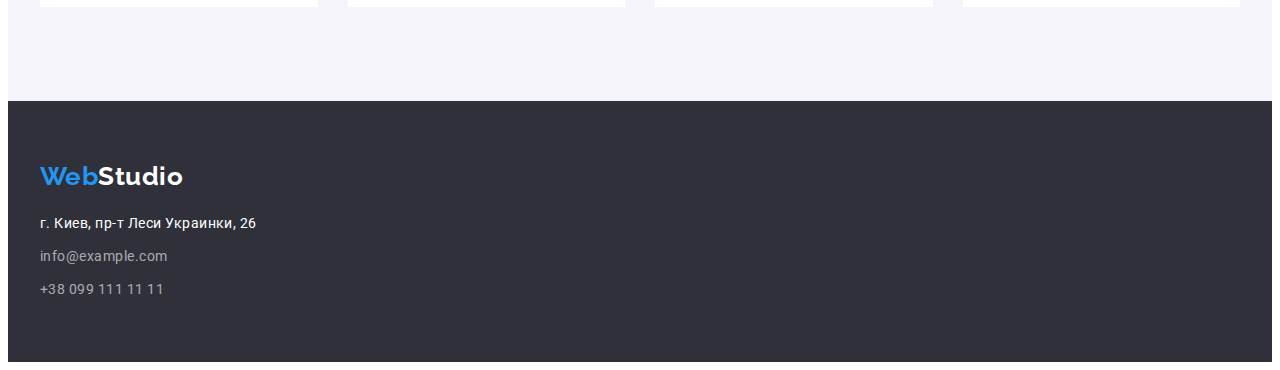
==== commit 51c22283: "fix git" ====
--- a/index.html
+++ b/index.html
@@ -19,7 +19,7 @@
     <!--Шапка сайта-->
     <header>
       <div class="conteiner nav">
-        <a class="logo" href="./index.html">Web<span class="logo-header">Studio</span></a>
+        <a class="logo" href="/">Web<span class="logo-header">Studio</span></a>
         <!--Навигация по сайту-->
         <nav class="navigation">
           <ul class="navigation-list pointkiller">
@@ -44,7 +44,6 @@
         <!--Секция Преимущества-->
         <section class="section">
             <!-- <h2>Наши преимущества</h2> -->
-            <!--заголовок h2 скрыть-->
           <div class="conteiner">
             <ul class="feature pointkiller">
               <li class="item">
@@ -133,7 +132,7 @@
     <!--Подвал-->
     <footer class="footer">
       <div class="conteiner">
-        <a class="logo bottom pointkiller" href="./index.html">Web<span class="logo-footer">Studio</span></a>
+        <a class="logo bottom pointkiller" href="/">Web<span class="logo-footer">Studio</span></a>
         <address class="address">
             <p class="address-text">г. Киев, пр-т Леси Украинки, 26</p>
             <ul class="address-list pointkiller">
--- a/css/style.css
+++ b/css/style.css
@@ -27,8 +27,7 @@
   width: 1200px;
   margin-left: auto;
   margin-right: auto;
-  padding-top: 94px;
-  padding-bottom: 94px;
+
   padding-left: 15px;
   padding-right: 15px;
 
@@ -42,8 +41,7 @@
 .conteiner.nav {
   display: flex;
   align-items: center;
-  padding-top: 32px;
-  padding-bottom: 32px;
+  padding: 0;
 }
 .logo {
   font-family: Raleway, sans-serif;
@@ -70,6 +68,8 @@
 }
 .navigation-link {
   display: block;
+  padding-top: 32px;
+  padding-bottom: 32px;
 
   font-weight: 500;
   font-size: 14px;
@@ -103,6 +103,8 @@
 }
 .contacts-link {
   display: block;
+  padding-top: 32px;
+  padding-bottom: 32px;
 
   color: inherit;
   text-decoration: none;
@@ -155,6 +157,8 @@
 }
 /* секции основных разделов */
 .section {
+  padding-top: 94px;
+  padding-bottom: 94px;
   color: var(--primary-text-color);
 }
 .section-title {
@@ -169,8 +173,8 @@
 /*преимущества*/
 .feature {
   display: flex;
-
   margin-bottom: 94px;
+
   color: var(--primary-text-color);
   font-size: 14px;
   line-height: 1.71;
@@ -348,12 +352,11 @@
 /*Футер*/
 .footer {
   /*временно для видимости белого текста*/
-  background-color: #2f303a;
-}
-.footer .conteiner {
   padding-top: 60px;
   padding-bottom: 60px;
-}
+  background-color: #2f303a;
+}
+
 .logo.bottom {
   display: inline-block;
   margin-bottom: 20px;
